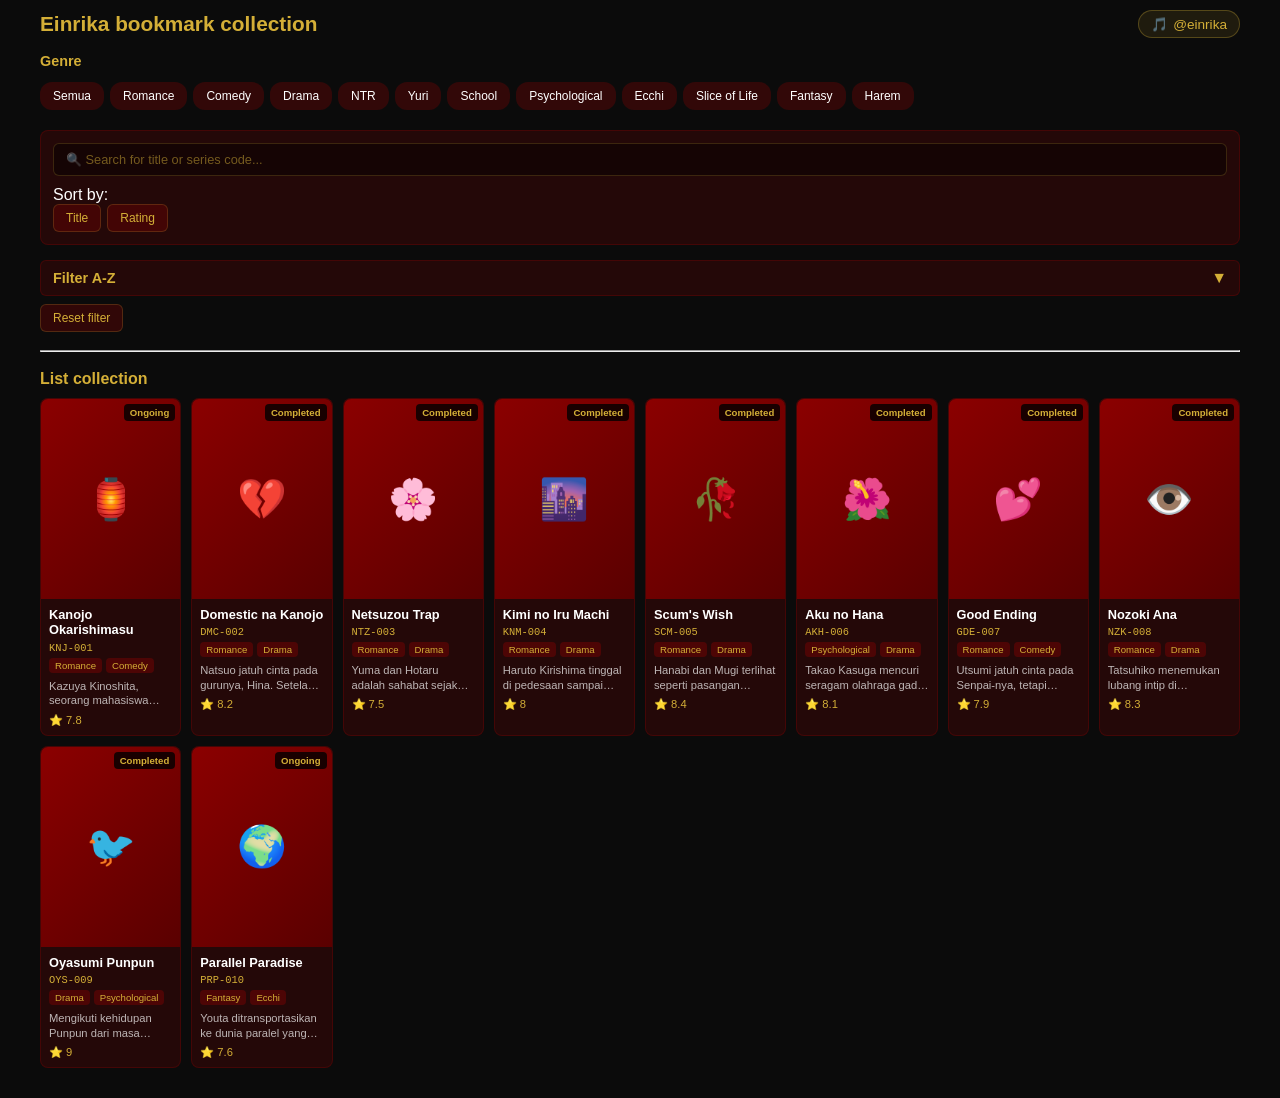
==== index.html @ 6c665122 "update" ====
<!DOCTYPE html>
<html lang="id">
<head>
    <meta charset="UTF-8">
    <meta name="viewport" content="width=device-width, initial-scale=1.0">
    <title>collection einrika</title>
    <link rel="stylesheet" href="style.css">
</head>
<body>
    <div class="container">
        <header>
            <h1>Einrika bookmark collection</h1>
            <a href="https://www.tiktok.com/@einrika" target="_blank" class="tiktok-profile">
                <span>🎵</span>
                <span>@einrika</span>
            </a>
        </header>

        <div class="genre-slider">
            <h2>Genre</h2>
            <div class="genre-tags" id="genreTags"></div>
        </div>
        <div class="search-filter-section">
            <div class="search-box">
                <input type="text" id="searchInput" placeholder="🔍 Search for title or series code...">
            </div>
             Sort by: 
            <div class="filter-buttons">
                <button class="filter-btn" onclick="sortBy('title')">Title</button>
                <button class="filter-btn" onclick="sortBy('rating')">Rating</button>
            </div>
        </div>
        <div class="alphabetical-section">
            <div class="alpha-toggle" onclick="toggleAlpha()">
                <h2>Filter A-Z</h2>
                <span class="alpha-toggle-icon" id="alphaIcon">▼</span>
            </div>
            <div class="alphabetical-nav" id="alphaNav"></div>
        </div>
        <button class="filter-btn" onclick="resetFilters()">Reset filter</button>
        <br/><br/>
        <hr/>
        <br/>
        <div class="manga-section">
            <h2 class="section-title">List collection</h2>
            <div class="manga-grid" id="mangaGrid"></div>
            <div class="no-results" id="noResults" style="display: none;">
                No manga found
            </div>
        </div>
    </div>
 <script defer="true" src="main.js"></script>
</body>
</html>
---- style.css ----
:root {
    /* 🎨 Root Variabel Warna Utama */
    --color-dark: #0b0b0b;
    --color-shine: #ffffff;
    --color-gold: #d4af37;
    --color-red-crimson: #8b0000;

    /* 🌈 Warna Tambahan */
    --color-bg: var(--color-dark);
    --color-text: var(--color-shine);
    --color-border-gold: rgba(212, 175, 55, 0.3);
    --color-border-red: rgba(139, 0, 0, 0.3);
    --color-bg-red-soft: rgba(139, 0, 0, 0.2);
}

/* ========================== */

* {
    margin: 0;
    padding: 0;
    box-sizing: border-box;
}

body {
    font-family: 'Segoe UI', Tahoma, Geneva, Verdana, sans-serif;
    background: var(--color-bg);
    color: var(--color-text);
    min-height: 100vh;
    padding: 10px;
}

.container {
    max-width: 1200px;
    margin: 0 auto;
}

header {
    margin-bottom: 15px;
    display: flex;
    justify-content: space-between;
    align-items: center;
    flex-wrap: wrap;
    gap: 10px;
}

h1 {
    font-size: 1.3rem;
    font-weight: 600;
    color: var(--color-gold);
}

.tiktok-profile {
    display: flex;
    align-items: center;
    gap: 5px;
    font-size: 0.85rem;
    color: var(--color-gold);
    text-decoration: none;
    padding: 5px 12px;
    background: rgba(212, 175, 55, 0.1);
    border-radius: 20px;
    border: 1px solid var(--color-border-gold);
    transition: all 0.3s;
}

.tiktok-profile:hover {
    background: rgba(212, 175, 55, 0.2);
    transform: scale(1.05);
}

.search-filter-section {
    background: var(--color-bg-red-soft);
    border-radius: 8px;
    padding: 12px;
    margin-bottom: 15px;
    border: 1px solid var(--color-border-red);
}

.search-box {
    display: flex;
    gap: 8px;
    margin-bottom: 10px;
}

.search-box input {
    flex: 1;
    padding: 8px 12px;
    border: none;
    border-radius: 6px;
    background: rgba(0, 0, 0, 0.4);
    color: var(--color-text);
    font-size: 0.8rem;
    border: 1px solid rgba(212, 175, 55, 0.2);
}

.search-box input::placeholder {
    color: rgba(212, 175, 55, 0.5);
}

.search-box input:focus {
    outline: none;
    border-color: var(--color-gold);
}

.genre-slider {
    margin-bottom: 15px;
}

.genre-slider h2 {
    font-size: 0.9rem;
    margin-bottom: 8px;
    font-weight: 600;
    color: var(--color-gold);
}

.genre-tags {
    display: flex;
    gap: 6px;
    overflow-x: auto;
    padding: 5px 0;
    scrollbar-width: thin;
    scrollbar-color: var(--color-red-crimson) transparent;
}

.genre-tags::-webkit-scrollbar {
    height: 4px;
}

.genre-tags::-webkit-scrollbar-thumb {
    background: var(--color-red-crimson);
    border-radius: 2px;
}

.genre-tag {
    padding: 6px 12px;
    background: rgba(139, 0, 0, 0.3);
    border-radius: 12px;
    cursor: pointer;
    white-space: nowrap;
    transition: all 0.3s;
    border: 1px solid transparent;
    font-size: 0.75rem;
}

.genre-tag:hover {
    background: rgba(139, 0, 0, 0.5);
}

.genre-tag.active {
    background: var(--color-red-crimson);
    border-color: var(--color-gold);
}

.filter-buttons {
    display: flex;
    gap: 6px;
    flex-wrap: wrap;
}

.filter-btn {
    padding: 6px 12px;
    background: rgba(139, 0, 0, 0.3);
    border: 1px solid rgba(212, 175, 55, 0.2);
    border-radius: 6px;
    color: var(--color-gold);
    cursor: pointer;
    transition: all 0.3s;
    font-size: 0.75rem;
}

.filter-btn:hover {
    background: rgba(139, 0, 0, 0.5);
    border-color: var(--color-gold);
}

.manga-section {
    margin-bottom: 20px;
}

.section-title {
    font-size: 1rem;
    margin-bottom: 10px;
    font-weight: 600;
    color: var(--color-gold);
}

.manga-grid {
    display: grid;
    grid-template-columns: repeat(auto-fill, minmax(140px, 1fr));
    gap: 10px;
    margin-bottom: 15px;
}

.manga-card {
    background: var(--color-bg-red-soft);
    border-radius: 8px;
    overflow: hidden;
    cursor: pointer;
    transition: all 0.3s;
    border: 1px solid var(--color-border-red);
}

.manga-card:hover {
    transform: translateY(-4px);
    box-shadow: 0 8px 20px rgba(139, 0, 0, 0.5);
    border-color: var(--color-gold);
}

.manga-cover {
    width: 100%;
    height: 200px;
    object-fit: cover;
    background: linear-gradient(135deg, var(--color-red-crimson) 0%, #5a0000 100%);
    display: flex;
    align-items: center;
    justify-content: center;
    font-size: 2rem;
    position: relative;
}

.manga-status {
    position: absolute;
    top: 5px;
    right: 5px;
    padding: 3px 6px;
    background: rgba(0, 0, 0, 0.8);
    border-radius: 4px;
    font-size: 0.6rem;
    font-weight: 600;
    color: var(--color-gold);
}

.manga-info {
    padding: 8px;
}

.manga-title {
    font-size: 0.8rem;
    font-weight: 600;
    margin-bottom: 4px;
    display: -webkit-box;
    -webkit-line-clamp: 2;
    -webkit-box-orient: vertical;
    overflow: hidden;
    line-height: 1.2;
}

.manga-meta {
    display: flex;
    flex-wrap: wrap;
    gap: 4px;
    margin-bottom: 6px;
}

.meta-tag {
    padding: 2px 6px;
    background: rgba(139, 0, 0, 0.4);
    border-radius: 4px;
    font-size: 0.6rem;
    color: var(--color-gold);
}

.manga-code {
    color: var(--color-gold);
    font-size: 0.65rem;
    margin-bottom: 4px;
    font-family: monospace;
}

.manga-synopsis {
    font-size: 0.7rem;
    color: rgba(255, 255, 255, 0.7);
    display: -webkit-box;
    -webkit-line-clamp: 2;
    -webkit-box-orient: vertical;
    overflow: hidden;
    line-height: 1.3;
    margin-bottom: 6px;
}

.manga-rating {
    display: flex;
    align-items: center;
    gap: 3px;
    font-size: 0.7rem;
    color: var(--color-gold);
}

.alpha-toggle {
    display: flex;
    justify-content: space-between;
    align-items: center;
    padding: 8px 12px;
    background: var(--color-bg-red-soft);
    border: 1px solid var(--color-border-red);
    border-radius: 6px;
    cursor: pointer;
    margin-bottom: 8px;
}

.alpha-toggle h2 {
    font-size: 0.9rem;
    font-weight: 600;
    color: var(--color-gold);
}

.alpha-toggle-icon {
    color: var(--color-gold);
    transition: transform 0.3s;
}

.alpha-toggle-icon.expanded {
    transform: rotate(180deg);
}

.alphabetical-nav {
    display: none;
    gap: 5px;
    flex-wrap: wrap;
    padding: 8px;
    background: rgba(139, 0, 0, 0.1);
    border-radius: 6px;
}

.alphabetical-nav.show {
    display: flex;
}

.alpha-btn {
    width: 32px;
    height: 32px;
    border-radius: 6px;
    background: rgba(139, 0, 0, 0.3);
    border: 1px solid rgba(212, 175, 55, 0.2);
    color: var(--color-gold);
    cursor: pointer;
    font-weight: 600;
    font-size: 0.75rem;
    transition: all 0.3s;
}

.alpha-btn:hover,
.alpha-btn.active {
    background: var(--color-red-crimson);
    border-color: var(--color-gold);
    transform: scale(1.05);
}

.no-results {
    text-align: center;
    padding: 30px 10px;
    color: rgba(212, 175, 55, 0.6);
    font-size: 0.9rem;
}

/* 📱 Responsif */
@media (max-width: 768px) {
    h1 {
        font-size: 1.1rem;
    }
    
    .manga-grid {
        grid-template-columns: repeat(auto-fill, minmax(120px, 1fr));
        gap: 8px;
    }
    
    .manga-cover {
        height: 170px;
    }
    
    .search-box input {
        font-size: 0.75rem;
        padding: 6px 10px;
    }
    
    .tiktok-profile {
        font-size: 0.75rem;
        padding: 4px 10px;
    }
}

@media (max-width: 360px) {
    .manga-grid {
        grid-template-columns: repeat(auto-fill, minmax(100px, 1fr));
    }
    
    .manga-cover {
        height: 150px;
        font-size: 1.5rem;
    }
}
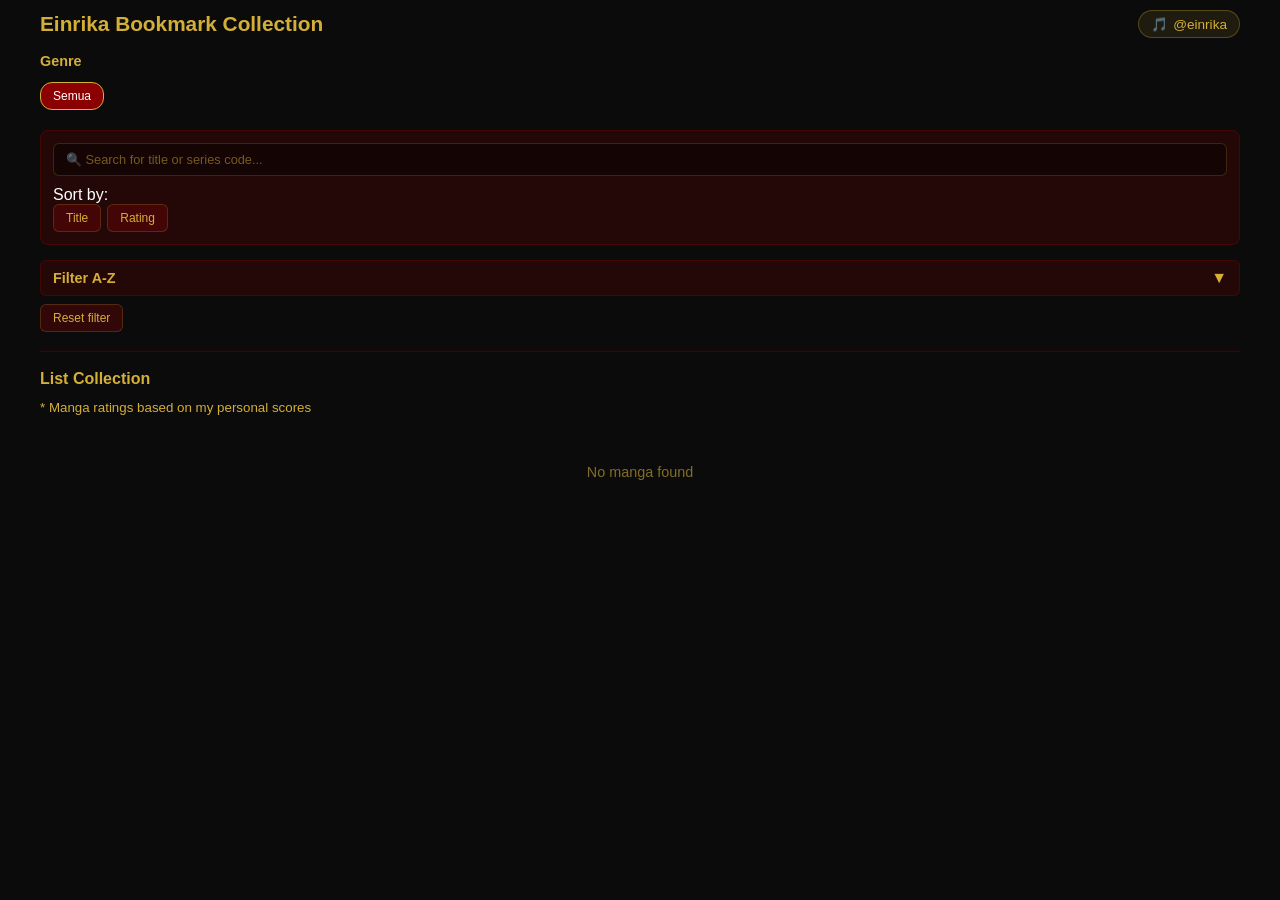
==== commit d1f21a68: "update website v2" ====
--- a/index.html
+++ b/index.html
@@ -3,33 +3,36 @@
 <head>
     <meta charset="UTF-8">
     <meta name="viewport" content="width=device-width, initial-scale=1.0">
-    <title>collection einrika</title>
+    <title>Collection Einrika</title>
     <link rel="stylesheet" href="style.css">
 </head>
+
 <body>
     <div class="container">
         <header>
-            <h1>Einrika bookmark collection</h1>
+            <h1>Einrika Bookmark Collection</h1>
             <a href="https://www.tiktok.com/@einrika" target="_blank" class="tiktok-profile">
                 <span>🎵</span>
                 <span>@einrika</span>
             </a>
         </header>
-
+        
         <div class="genre-slider">
             <h2>Genre</h2>
             <div class="genre-tags" id="genreTags"></div>
         </div>
+        
         <div class="search-filter-section">
             <div class="search-box">
                 <input type="text" id="searchInput" placeholder="🔍 Search for title or series code...">
             </div>
-             Sort by: 
+            Sort by:
             <div class="filter-buttons">
                 <button class="filter-btn" onclick="sortBy('title')">Title</button>
                 <button class="filter-btn" onclick="sortBy('rating')">Rating</button>
             </div>
         </div>
+        
         <div class="alphabetical-section">
             <div class="alpha-toggle" onclick="toggleAlpha()">
                 <h2>Filter A-Z</h2>
@@ -37,18 +40,36 @@
             </div>
             <div class="alphabetical-nav" id="alphaNav"></div>
         </div>
+        
         <button class="filter-btn" onclick="resetFilters()">Reset filter</button>
-        <br/><br/>
-        <hr/>
-        <br/>
+        <br /><br />
+        <hr style="border-color: var(--color-border-red);" />
+        <br />
+        
         <div class="manga-section">
-            <h2 class="section-title">List collection</h2>
+            <h2 class="section-title">List Collection</h2>
+            <small style="color: var(--color-gold);">* Manga ratings based on my personal scores</small>
+            <br /><br />
             <div class="manga-grid" id="mangaGrid"></div>
             <div class="no-results" id="noResults" style="display: none;">
                 No manga found
             </div>
         </div>
+        
+        <!-- Pagination -->
+        <div class="pagination" id="pagination"></div>
     </div>
- <script defer="true" src="main.js"></script>
+    <!-- Modal -->
+    <div id="mangaModal" class="modal">
+        <div class="modal-content">
+            <div class="modal-header">
+                <h2 style="color: var(--color-gold); font-size: 1.1rem; margin: 0;">Detail Manga</h2>
+                <button class="modal-close" onclick="closeModal()">&times;</button>
+            </div>
+            <div class="modal-body" id="modalBody"></div>
+        </div>
+    </div>
+    <script defer="true" src="main.js"></script>
 </body>
+
 </html>
--- a/style.css
+++ b/style.css
@@ -1,19 +1,14 @@
 :root {
-    /* 🎨 Root Variabel Warna Utama */
     --color-dark: #0b0b0b;
     --color-shine: #ffffff;
     --color-gold: #d4af37;
     --color-red-crimson: #8b0000;
-
-    /* 🌈 Warna Tambahan */
     --color-bg: var(--color-dark);
     --color-text: var(--color-shine);
     --color-border-gold: rgba(212, 175, 55, 0.3);
     --color-border-red: rgba(139, 0, 0, 0.3);
     --color-bg-red-soft: rgba(139, 0, 0, 0.2);
 }
-
-/* ========================== */
 
 * {
     margin: 0;
@@ -206,6 +201,10 @@
     border-color: var(--color-gold);
 }
 
+.mangabox {
+    position: relative;
+}
+
 .manga-cover {
     width: 100%;
     height: 200px;
@@ -215,7 +214,6 @@
     align-items: center;
     justify-content: center;
     font-size: 2rem;
-    position: relative;
 }
 
 .manga-status {
@@ -320,6 +318,7 @@
     padding: 8px;
     background: rgba(139, 0, 0, 0.1);
     border-radius: 6px;
+    margin-bottom: 15px;
 }
 
 .alphabetical-nav.show {
@@ -353,7 +352,209 @@
     font-size: 0.9rem;
 }
 
-/* 📱 Responsif */
+/* Modal Styles */
+.modal {
+    display: none;
+    position: fixed;
+    z-index: 1000;
+    left: 0;
+    top: 0;
+    width: 100%;
+    height: 100%;
+    background: rgba(0, 0, 0, 0.9);
+    overflow-y: auto;
+    animation: fadeIn 0.3s;
+}
+
+@keyframes fadeIn {
+    from {
+        opacity: 0;
+    }
+    
+    to {
+        opacity: 1;
+    }
+}
+
+.modal.show {
+    display: flex;
+    align-items: center;
+    justify-content: center;
+    padding: 20px;
+}
+
+.modal-content {
+    background: linear-gradient(135deg, #1a0000 0%, #0b0b0b 100%);
+    border: 2px solid var(--color-gold);
+    border-radius: 12px;
+    max-width: 600px;
+    width: 100%;
+    position: relative;
+    animation: slideDown 0.3s;
+}
+
+@keyframes slideDown {
+    from {
+        transform: translateY(-50px);
+        opacity: 0;
+    }
+    
+    to {
+        transform: translateY(0);
+        opacity: 1;
+    }
+}
+
+.modal-header {
+    background: var(--color-red-crimson);
+    padding: 15px 20px;
+    border-radius: 10px 10px 0 0;
+    display: flex;
+    justify-content: space-between;
+    align-items: center;
+}
+
+.modal-close {
+    color: var(--color-gold);
+    font-size: 1.5rem;
+    font-weight: bold;
+    cursor: pointer;
+    background: none;
+    border: none;
+    padding: 0;
+    width: 30px;
+    height: 30px;
+    display: flex;
+    align-items: center;
+    justify-content: center;
+    transition: all 0.3s;
+}
+
+.modal-close:hover {
+    transform: rotate(90deg);
+    color: var(--color-shine);
+}
+
+.modal-body {
+    padding: 20px;
+}
+
+.modal-cover-container {
+    text-align: center;
+    margin-bottom: 15px;
+}
+
+.modal-cover {
+    max-width: 250px;
+    width: 100%;
+    height: auto;
+    border-radius: 8px;
+    border: 2px solid var(--color-gold);
+}
+
+.modal-title {
+    font-size: 1.2rem;
+    font-weight: 700;
+    color: var(--color-gold);
+    margin-bottom: 10px;
+}
+
+.modal-info-grid {
+    display: grid;
+    gap: 10px;
+    margin-bottom: 15px;
+}
+
+.modal-info-item {
+    display: flex;
+    gap: 10px;
+}
+
+.modal-label {
+    font-weight: 600;
+    color: var(--color-gold);
+    min-width: 80px;
+}
+
+.modal-value {
+    color: var(--color-text);
+    flex: 1;
+}
+
+.modal-synopsis {
+    background: var(--color-bg-red-soft);
+    padding: 12px;
+    border-radius: 8px;
+    border: 1px solid var(--color-border-red);
+    margin-bottom: 15px;
+    line-height: 1.5;
+    font-size: 0.85rem;
+}
+
+.modal-btn {
+    width: 100%;
+    padding: 12px;
+    background: var(--color-red-crimson);
+    color: var(--color-gold);
+    border: 2px solid var(--color-gold);
+    border-radius: 8px;
+    font-size: 1rem;
+    font-weight: 600;
+    cursor: pointer;
+    transition: all 0.3s;
+}
+
+.modal-btn:hover {
+    background: var(--color-gold);
+    color: var(--color-dark);
+    transform: translateY(-2px);
+    box-shadow: 0 5px 15px rgba(212, 175, 55, 0.4);
+}
+
+/* Pagination Styles */
+.pagination {
+    display: flex;
+    justify-content: center;
+    align-items: center;
+    gap: 8px;
+    margin: 20px 0;
+    flex-wrap: wrap;
+}
+
+.pagination button {
+    padding: 8px 12px;
+    background: rgba(139, 0, 0, 0.3);
+    border: 1px solid var(--color-border-gold);
+    border-radius: 6px;
+    color: var(--color-gold);
+    cursor: pointer;
+    transition: all 0.3s;
+    font-size: 0.8rem;
+    min-width: 35px;
+}
+
+.pagination button:hover:not(:disabled) {
+    background: rgba(139, 0, 0, 0.5);
+    border-color: var(--color-gold);
+}
+
+.pagination button.active {
+    background: var(--color-red-crimson);
+    border-color: var(--color-gold);
+    font-weight: 600;
+}
+
+.pagination button:disabled {
+    opacity: 0.5;
+    cursor: not-allowed;
+}
+
+.pagination-info {
+    color: var(--color-gold);
+    font-size: 0.8rem;
+}
+
+/* Responsif */
 @media (max-width: 768px) {
     h1 {
         font-size: 1.1rem;
@@ -377,6 +578,18 @@
         font-size: 0.75rem;
         padding: 4px 10px;
     }
+    
+    .modal-content {
+        margin: 10px;
+    }
+    
+    .modal-cover {
+        max-width: 200px;
+    }
+    
+    .modal-title {
+        font-size: 1rem;
+    }
 }
 
 @media (max-width: 360px) {
